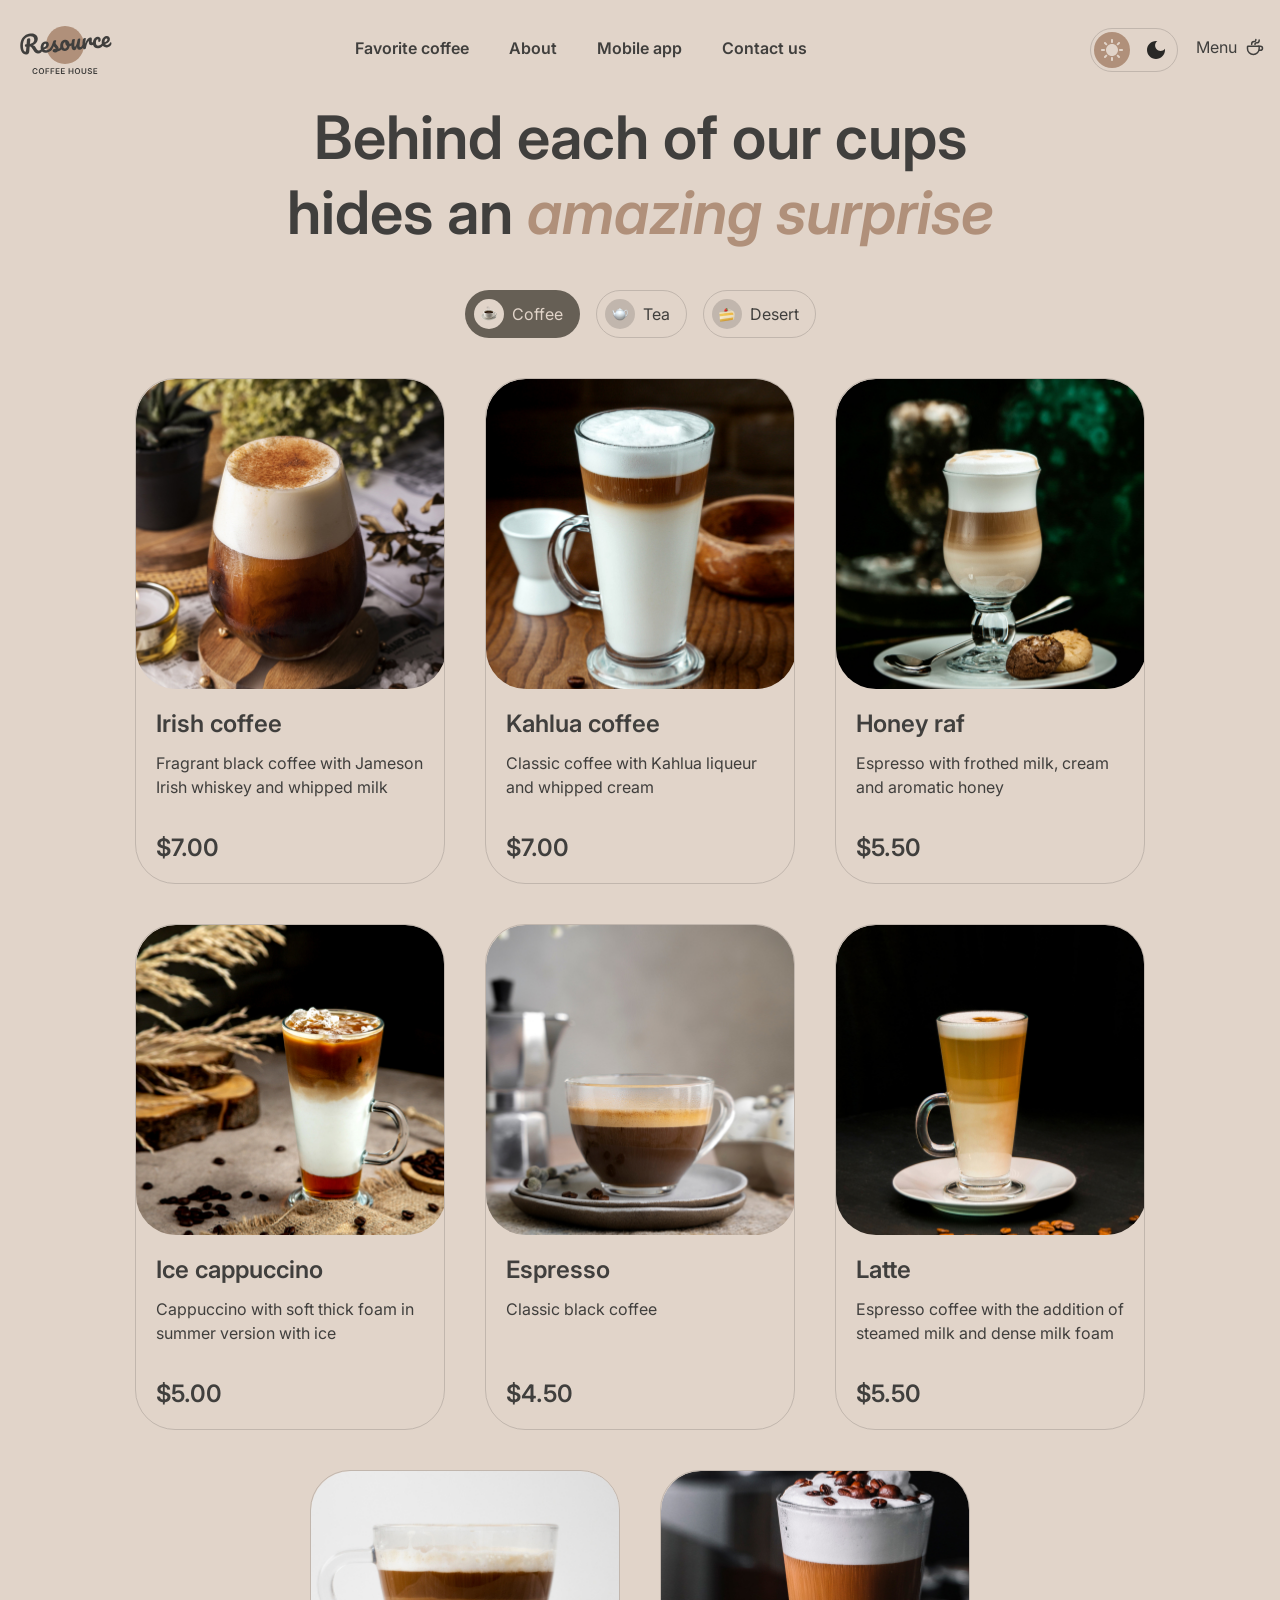
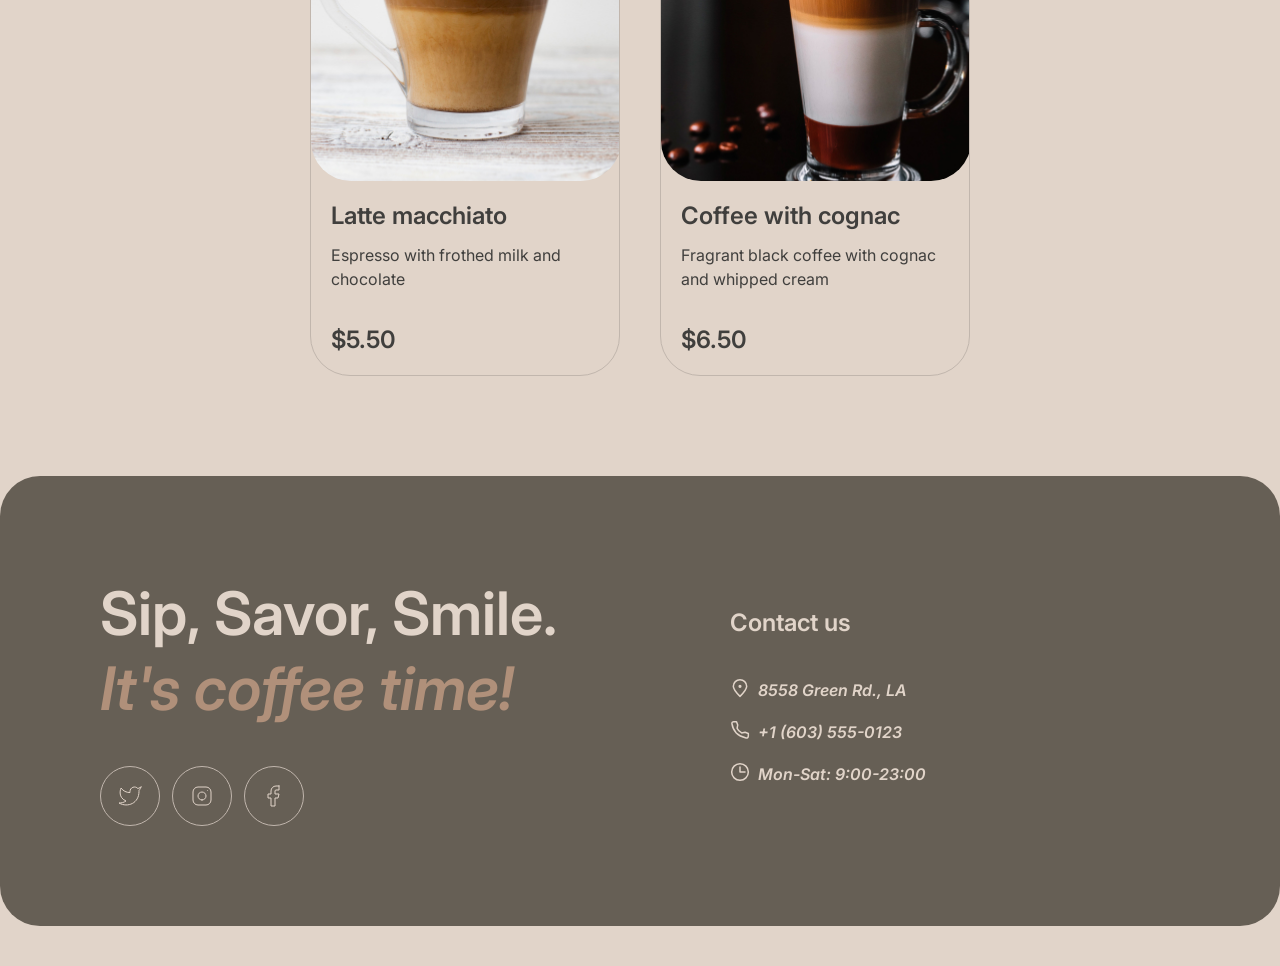
==== menu.html @ 31509113 "fix: bag with menu-reload" ====
<!doctype html>
<html lang="en">
  <head>
    <meta charset="UTF-8" />
    <meta name="viewport" content="width=device-width, initial-scale=1.0" />
    <title>Coffee Menu</title>
    <link
      href="https://fonts.googleapis.com/css?family=Inter:regular,600,800,italic,600italic,800italic"
      rel="stylesheet"
    />
    <link rel="stylesheet" href="css/style.css" />
    <link rel="icon" href="assets/favicon/coffee.png">
  </head>
  <body>
    <div class="wrapper">
      <header class="header">
        <div class="header__container">
          <a href="index.html" class="header__logo-light">
            <img id="logo" src="assets/img/logo-light.svg" alt="logo" />
          </a>
          <div class="header__body">
            <nav class="header__nav nav">
              <ul class="nav__list">
                <li class="nav__item">
                  <a href="index.html#favorite-coffee" class="nav__link"
                    >Favorite coffee</a
                  >
                </li>
                <li class="nav__item">
                  <a href="index.html#about" class="nav__link">About</a>
                </li>
                <li class="nav__item">
                  <a href="index.html#mobile-app" class="nav__link">Mobile app</a>
                </li>
                <li class="nav__item">
                  <a href="index.html#contact-us" class="nav__link">Contact us</a>
                </li>
              </ul>
            </nav>
          </div>
          <div class="header__actions">
            <button class="header__theme-switch theme-switch" type="button">
              <span
                class="theme-switch__icon theme-switch__icon--sun theme-switch__icon--active"
              >
                <svg
                  xmlns="http://www.w3.org/2000/svg"
                  width="22"
                  height="22"
                  viewBox="0 0 22 22"
                  fill="none"
                >
                  <path
                    d="M10 3V1C10 0.45 10.45 0 11 0C11.55 0 12 0.45 12 1V3C12 3.55 11.55 4 11 4C10.45 4 10 3.55 10 3ZM17.36 6.05L18.77 4.63C19.16 4.24 19.16 3.61 18.77 3.22C18.38 2.83 17.75 2.83 17.36 3.22L15.95 4.64C15.56 5.03 15.56 5.66 15.95 6.05C16.34 6.44 16.97 6.44 17.36 6.05ZM21 10H19C18.45 10 18 10.45 18 11C18 11.55 18.45 12 19 12H21C21.55 12 22 11.55 22 11C22 10.45 21.55 10 21 10ZM11 18C10.45 18 10 18.45 10 19V21C10 21.55 10.45 22 11 22C11.55 22 12 21.55 12 21V19C12 18.45 11.55 18 11 18ZM4.64 6.05L3.22 4.64C2.83 4.25 2.83 3.61 3.22 3.23C3.61 2.85 4.25 2.84 4.63 3.23L6.04 4.64C6.43 5.03 6.43 5.67 6.04 6.05C5.65 6.43 5.02 6.44 4.64 6.05ZM15.95 15.95C15.56 16.34 15.56 16.98 15.95 17.36L17.36 18.77C17.75 19.16 18.39 19.16 18.77 18.77C19.16 18.38 19.16 17.74 18.77 17.36L17.36 15.95C16.98 15.56 16.34 15.56 15.95 15.95ZM1 12H3C3.55 12 4 11.55 4 11C4 10.45 3.55 10 3 10H1C0.45 10 0 10.45 0 11C0 11.55 0.45 12 1 12ZM4.64 18.78L6.05 17.37C6.44 16.98 6.44 16.34 6.05 15.96C5.66 15.58 5.02 15.57 4.64 15.96L3.23 17.37C2.84 17.76 2.84 18.4 3.23 18.78C3.61 19.17 4.25 19.17 4.64 18.78ZM11 5C7.69 5 5 7.69 5 11C5 14.31 7.69 17 11 17C14.31 17 17 14.31 17 11C17 7.69 14.31 5 11 5Z"
                    fill="#E1D4C9"
                  />
                </svg>
              </span>

              <span class="theme-switch__icon theme-switch__icon--moon">
                <svg
                  xmlns="http://www.w3.org/2000/svg"
                  width="18"
                  height="18"
                  viewBox="0 0 18 18"
                  fill="none"
                >
                  <path
                    d="M9 0C4.03 0 0 4.03 0 9C0 13.97 4.03 18 9 18C13.97 18 18 13.97 18 9C18 8.54 17.96 8.08 17.9 7.64C16.92 9.01 15.32 9.9 13.5 9.9C10.52 9.9 8.1 7.48 8.1 4.5C8.1 2.69 8.99 1.08 10.36 0.0999999C9.92 0.0399999 9.46 0 9 0Z"
                    fill="currentColor"
                  />
                </svg>
              </span>
            </button>
            <a href="menu.html"
              class="header__coffee-menu"
            > <span>Menu</span>
              <svg
                xmlns="http://www.w3.org/2000/svg"
                width="20"
                height="20"
                viewBox="0 0 20 20"
                fill="none"
              >
                <path
                  d="M14.167 9.76667V11.6667C14.167 14.8883 11.5553 17.5 8.33366 17.5C5.112 17.5 2.50033 14.8883 2.50033 11.6667V9.76667C2.50033 9.4353 2.76896 9.16667 3.10033 9.16667H13.567C13.8984 9.16667 14.167 9.4353 14.167 9.76667Z"
                  stroke="currentColor"
                  stroke-width="1.5"
                  stroke-linecap="round"
                  stroke-linejoin="round"
                />
                <path
                  d="M10.0003 7.50008C10.0003 6.66675 10.5956 5.83341 11.786 5.83341C13.101 5.83341 14.167 4.76743 14.167 3.45246V2.91675"
                  stroke="currentColor"
                  stroke-width="1.5"
                  stroke-linecap="round"
                  stroke-linejoin="round"
                />
                <path
                  d="M6.66634 7.5V7.08333C6.66634 5.70262 7.78563 4.58333 9.16634 4.58333C10.0868 4.58333 10.833 3.83714 10.833 2.91667V2.5"
                  stroke="currentColor"
                  stroke-width="1.5"
                  stroke-linecap="round"
                  stroke-linejoin="round"
                />
                <path
                  d="M13.333 9.16675H15.4163C16.5669 9.16675 17.4997 10.0995 17.4997 11.2501C17.4997 12.4007 16.5669 13.3334 15.4163 13.3334H14.1663"
                  stroke="currentColor"
                  stroke-width="1.5"
                  stroke-linecap="round"
                  stroke-linejoin="round"
                />
              </svg>
            </a>
            <button
              class="burger"
              type="button"
            >
              <span></span>
              <span></span>
            </button>
          </div>
        </div>
      </header>
      <main class="page">
        <section class="menu">
          <div class="menu__container">
            <h1 class="menu__title">
              Behind each of our cups hides an <span>amazing surprise</span>
            </h1>
            <div class="menu__filters">
              <button class="menu__filter menu__filter--active" type="button">
                <span class="menu__filter-icon">
                  <img src="assets/menu-filter/coffee-cup.png" alt="cup-coffee"
                /></span>
                <span>Coffee</span>
              </button>

              <button class="menu__filter" type="button">
                <span class="menu__filter-icon"
                  ><img src="assets/menu-filter/tea.png" alt="cup-tea"
                /></span>
                <span>Tea</span>
              </button>
              <button class="menu__filter" type="button">
                <span class="menu__filter-icon"
                  ><img src="assets/menu-filter/desert.png" alt="desert"
                /></span>
                <span>Desert</span>
              </button>
            </div>

            <div class="menu__cards">
              <article class="menu-card">
                <div class="menu-card__image">
                  <img
                    src="assets/menu-items/coffee-1.jpg"
                    alt="Irish coffee"
                  />
                </div>

                <div class="menu-card__content">
                  <h2 class="menu-card__title">Irish coffee</h2>
                  <p class="menu-card__description">
                    Fragrant black coffee with Jameson Irish whiskey and whipped
                    milk
                  </p>
                  <p class="menu-card__price">$7.00</p>
                </div>
              </article>

              <article class="menu-card">
                <div class="menu-card__image">
                  <img
                    src="assets/menu-items/coffee-2.jpg"
                    alt="Kahlua coffee"
                  />
                </div>

                <div class="menu-card__content">
                  <h2 class="menu-card__title">Kahlua coffee</h2>
                  <p class="menu-card__description">
                    Classic coffee with Kahlua liqueur and whipped cream
                  </p>
                  <p class="menu-card__price">$7.00</p>
                </div>
              </article>
              <article class="menu-card">
                <div class="menu-card__image">
                  <img
                    src="assets/menu-items/coffee-3.jpg"
                    alt="Kahlua coffee"
                  />
                </div>

                <div class="menu-card__content">
                  <h2 class="menu-card__title">Honey raf</h2>
                  <p class="menu-card__description">
                    Espresso with frothed milk, cream and aromatic honey
                  </p>
                  <p class="menu-card__price">$5.50</p>
                </div>
              </article>
              <article class="menu-card">
                <div class="menu-card__image">
                  <img
                    src="assets/menu-items/coffee-4.jpg"
                    alt="Kahlua coffee"
                  />
                </div>

                <div class="menu-card__content">
                  <h2 class="menu-card__title">Ice cappuccino</h2>
                  <p class="menu-card__description">
                    Cappuccino with soft thick foam in summer version with ice
                  </p>
                  <p class="menu-card__price">$5.00</p>
                </div>
              </article>
              <article class="menu-card">
                <div class="menu-card__image">
                  <img
                    src="assets/menu-items/coffee-5.jpg"
                    alt="Kahlua coffee"
                  />
                </div>

                <div class="menu-card__content">
                  <h2 class="menu-card__title">Espresso</h2>
                  <p class="menu-card__description">Classic black coffee</p>
                  <p class="menu-card__price">$4.50</p>
                </div>
              </article>
              <article class="menu-card">
                <div class="menu-card__image">
                  <img
                    src="assets/menu-items/coffee-6.jpg"
                    alt="Kahlua coffee"
                  />
                </div>

                <div class="menu-card__content">
                  <h2 class="menu-card__title">Latte</h2>
                  <p class="menu-card__description">
                    Espresso coffee with the addition of steamed milk and dense
                    milk foam
                  </p>
                  <p class="menu-card__price">$5.50</p>
                </div>
              </article>
              <article class="menu-card">
                <div class="menu-card__image">
                  <img
                    src="assets/menu-items/coffee-7.jpg"
                    alt="Kahlua coffee"
                  />
                </div>

                <div class="menu-card__content">
                  <h2 class="menu-card__title">Latte macchiato</h2>
                  <p class="menu-card__description">
                    Espresso with frothed milk and chocolate
                  </p>
                  <p class="menu-card__price">$5.50</p>
                </div>
              </article>
              <article class="menu-card">
                <div class="menu-card__image">
                  <img
                    src="assets/menu-items/coffee-8.jpg"
                    alt="Kahlua coffee"
                  />
                </div>

                <div class="menu-card__content">
                  <h2 class="menu-card__title">Coffee with cognac</h2>
                  <p class="menu-card__description">
                    Fragrant black coffee with cognac and whipped cream
                  </p>
                  <p class="menu-card__price">$6.50</p>
                </div>
              </article>
            </div>
            <button class="menu__reload">
              <svg
                xmlns="http://www.w3.org/2000/svg"
                width="24"
                height="24"
                viewBox="0 0 24 24"
                fill="none"
              >
                <path
                  d="M21.8883 13.5C21.1645 18.3113 17.013 22 12 22C6.47715 22 2 17.5228 2 12C2 6.47715 6.47715 2 12 2C16.1006 2 19.6248 4.46819 21.1679 8"
                  stroke="#403F3D"
                  stroke-linecap="round"
                  stroke-linejoin="round"
                />
                <path
                  d="M17 8H21.4C21.7314 8 22 7.73137 22 7.4V3"
                  stroke="#403F3D"
                  stroke-linecap="round"
                  stroke-linejoin="round"
                />
              </svg>
            </button>
          </div>
        </section>
      </main>
      <footer class="footer">
        <div class="footer__container">
          <div class="footer__content">
            <div class="footer__socials">
              <h2 class="footer__title">
                Sip, Savor, Smile. <br />
                <span>It's coffee time!</span>
              </h2>

              <div class="footer__media">
                <a href="#" class="footer__social">
                  <svg
                    xmlns="http://www.w3.org/2000/svg"
                    width="24"
                    height="24"
                    viewBox="0 0 24 24"
                    fill="none"
                  >
                    <path
                      d="M23 3.01006C23 3.01006 20.9821 4.20217 19.86 4.54006C19.2577 3.84757 18.4573 3.35675 17.567 3.13398C16.6767 2.91122 15.7395 2.96725 14.8821 3.29451C14.0247 3.62177 13.2884 4.20446 12.773 4.96377C12.2575 5.72309 11.9877 6.62239 12 7.54006V8.54006C10.2426 8.58562 8.50127 8.19587 6.93101 7.4055C5.36074 6.61513 4.01032 5.44869 3 4.01006C3 4.01006 -1 13.0101 8 17.0101C5.94053 18.408 3.48716 19.109 1 19.0101C10 24.0101 21 19.0101 21 7.51006C20.9991 7.23151 20.9723 6.95365 20.92 6.68006C21.9406 5.67355 23 3.01006 23 3.01006Z"
                      stroke="currentColor"
                      stroke-linecap="round"
                      stroke-linejoin="round"
                    />
                  </svg>
                </a>

                <a href="#" class="footer__social">
                  <svg
                    xmlns="http://www.w3.org/2000/svg"
                    width="24"
                    height="24"
                    viewBox="0 0 24 24"
                    fill="none"
                  >
                    <path
                      d="M12 16C14.2091 16 16 14.2091 16 12C16 9.79086 14.2091 8 12 8C9.79086 8 8 9.79086 8 12C8 14.2091 9.79086 16 12 16Z"
                      stroke="currentColor"
                      stroke-linecap="round"
                      stroke-linejoin="round"
                    />
                    <path
                      d="M3 16V8C3 5.23858 5.23858 3 8 3H16C18.7614 3 21 5.23858 21 8V16C21 18.7614 18.7614 21 16 21H8C5.23858 21 3 18.7614 3 16Z"
                      stroke="currentColor"
                    />
                    <path
                      d="M17.5 6.51L17.51 6.49889"
                      stroke="currentColor"
                      stroke-linecap="round"
                      stroke-linejoin="round"
                    />
                  </svg>
                </a>

                <a href="#" class="footer__social">
                  <svg
                    xmlns="http://www.w3.org/2000/svg"
                    width="24"
                    height="24"
                    viewBox="0 0 24 24"
                    fill="none"
                  >
                    <path
                      d="M17 2H14C12.6739 2 11.4021 2.52678 10.4645 3.46447C9.52678 4.40215 9 5.67392 9 7V10H6V14H9V22H13V14H16L17 10H13V7C13 6.73478 13.1054 6.48043 13.2929 6.29289C13.4804 6.10536 13.7348 6 14 6H17V2Z"
                      stroke="currentColor"
                      stroke-linecap="round"
                      stroke-linejoin="round"
                    />
                  </svg>
                </a>
              </div>
            </div>

            <div class="footer__contact">
              <h3 class="footer__contact-title">Contact us</h3>

              <address class="footer__contacts-list">
                <a
                  href="https://www.google.com/maps/search/?api=1&query=8558+Green+Rd,+LA"
                  class="footer__contacts-item"
                  target="_blank"
                  rel="noopener noreferrer"
                >
                  <svg
                    xmlns="http://www.w3.org/2000/svg"
                    width="20"
                    height="20"
                    viewBox="0 0 20 20"
                    fill="none"
                  >
                    <path
                      d="M16.6663 8.33329C16.6663 12.0152 9.99967 18.3333 9.99967 18.3333C9.99967 18.3333 3.33301 12.0152 3.33301 8.33329C3.33301 4.65139 6.31778 1.66663 9.99967 1.66663C13.6816 1.66663 16.6663 4.65139 16.6663 8.33329Z"
                      stroke="currentColor"
                      stroke-width="1.5"
                    />
                    <path
                      d="M10.0003 9.16667C10.4606 9.16667 10.8337 8.79357 10.8337 8.33333C10.8337 7.8731 10.4606 7.5 10.0003 7.5C9.54009 7.5 9.16699 7.8731 9.16699 8.33333C9.16699 8.79357 9.54009 9.16667 10.0003 9.16667Z"
                      fill="currentColor"
                      stroke="currentColor"
                      stroke-width="1.5"
                      stroke-linecap="round"
                      stroke-linejoin="round"
                    />
                  </svg>

                  <span>8558 Green Rd., LA</span>
                </a>

                <a href="tel:+16035550123" class="footer__contacts-item">
                  <svg
                    xmlns="http://www.w3.org/2000/svg"
                    width="20"
                    height="20"
                    viewBox="0 0 20 20"
                    fill="none"
                  >
                    <path
                      d="M15.0984 12.2516L11.6665 12.9166C9.34845 11.7531 7.91654 10.4166 7.08321 8.33329L7.72483 4.89154L6.51197 1.66663L3.72946 1.66663C2.60191 1.66663 1.71466 2.59958 1.90108 3.71161C2.29888 6.08454 3.37231 10.0391 6.24987 12.9166C9.27338 15.9401 13.5661 17.3318 16.1378 17.9288C17.299 18.1983 18.3332 17.2908 18.3332 16.0988L18.3332 13.4843L15.0984 12.2516Z"
                      stroke="currentColor"
                      stroke-width="1.5"
                      stroke-linecap="round"
                      stroke-linejoin="round"
                    />
                  </svg>

                  <span>+1 (603) 555-0123</span>
                </a>

                <p class="footer__contacts-item">
                  <svg
                    xmlns="http://www.w3.org/2000/svg"
                    width="20"
                    height="20"
                    viewBox="0 0 20 20"
                    fill="none"
                  >
                    <path
                      d="M10 5L10 10L15 10"
                      stroke="currentColor"
                      stroke-width="1.5"
                      stroke-linecap="round"
                      stroke-linejoin="round"
                    />
                    <path
                      d="M10.0003 18.3333C14.6027 18.3333 18.3337 14.6023 18.3337 9.99996C18.3337 5.39759 14.6027 1.66663 10.0003 1.66663C5.39795 1.66663 1.66699 5.39759 1.66699 9.99996C1.66699 14.6023 5.39795 18.3333 10.0003 18.3333Z"
                      stroke="currentColor"
                      stroke-width="1.5"
                      stroke-linecap="round"
                      stroke-linejoin="round"
                    />
                  </svg>

                  <span>Mon-Sat: 9:00-23:00</span>
                </p>
              </address>
            </div>
          </div>
        </div>
      </footer>
    </div>
    <script src="js/script.js"></script>
  </body>
</html>
---- css/style.css ----
/* -------Reset styles--------------------------------- */
* {
  box-sizing: border-box;
}

html {
  scroll-behavior: smooth;
}

body {
  margin: 0;
}
h1,
h2,
h3,
h4,
p {
  margin: 0;
}

ul,
ol {
  margin: 0;
  padding: 0;
  list-style: none;
}

a {
  color: inherit;
  text-decoration: none;
}
img {
  vertical-align: top;
}
button,
input,
textarea {
  font: inherit;
}
/* --------CONTAINER------------------------------------------- */
body {
  margin: 0;
  font-family: Inter, sans-serif;
  font-size: 1rem;
  background-color: var(--color-background);
  color: var(--color-text);
}
:root {
  --color-background: #e1d4c9;
  --color-text: #403f3d;
  --border-color: #665f55;
  --dark-bg-container: #665f55;
  --dark-border-primary: #c1b6ad;
  --dark-border-inverse: #665f55;
}

.dark-theme {
  --color-background: #292826;
  --color-text: #e1d4c9;
  --border-color: #c1b6ad;
  --dark-bg-container: #403f3d;
  --dark-border-inverse: #c1b6ad;
  --dark-border-primary: #665f55;
}

.wrapper {
  min-height: 100dvh;
  overflow: clip;
  display: flex;
  flex-direction: column;
  padding-top: 20px;
  padding-bottom: 40px;
}
.page {
  flex: 1 1 auto;
}

[class*="__container"] {
  max-width: 86.875rem;
  padding-left: 0.9375rem;
  padding-right: 0.9375rem;
  margin: 0 auto;
}

/*--------HEADER----------------------------------- */

.header__container {
  display: flex;
  justify-content: space-between;
  align-items: center;
}
.header__logo-light {
}
.header__logo-dark {
}
.header__body {
  display: flex;
  margin-right: 43px;
}
.header__nav {
}
.nav__list {
  display: flex;
  align-items: center;
  gap: 40px;
}
.nav__item {
  margin-bottom: 4px;
}
.nav__link {
  font-size: 16px;
  font-style: normal;
  font-weight: 600;
  line-height: 150%;
}
.header__actions {
  display: flex;
  gap: 1.125rem;
}
.header__theme-switch {
  background-color: transparent;
  border: none;
}
.theme-switch {
  display: flex;
  justify-content: space-between;
  align-items: center;
  width: 88px;
  height: 44px;
  padding: 3px;
  border: 1px solid #c1b6ad;
  border-radius: 100px;
}
.theme-switch__icon {
  display: flex;
  justify-content: center;
  align-items: center;
  width: 36px;
  height: 36px;
  padding: 1px;
  cursor: pointer;
}
.theme-switch__icon.active {
  border-radius: 100%;
}
.theme-switch__icon--sun.theme-switch__icon--active {
  background-color: #b0907a;
}
.theme-switch__icon--sun {
  transition: background-color 0.5s ease;
  border-radius: 100%;
}
.theme-switch__icon--sun:hover {
  border-radius: 100%;
  background-color: #b0907a;
}
.theme-switch__icon--moon.theme-switch__icon--active {
  background-color: #665f55;
  color: #e1d4c9;
}
.theme-switch__icon--moon {
  transition: background-color 0.5s ease;
  border-radius: 100%;
  color: #292826;
}
.theme-switch__icon--moon:hover {
  border-radius: 100%;
  background-color: #665f55;
  color: #e1d4c9;
}
.header__coffee-menu {
  color: inherit;
  display: flex;
  align-items: center;
  gap: 8px;
  background-color: transparent;
  border: none;
  border-bottom: 2px solid transparent;
  cursor: pointer;
  transition: border-color 0.5s ease;
  margin-bottom: 4px;
}
.header__coffee-menu img {
  width: 20px;
  height: 20px;
}

.header__coffee-menu:hover {
  border-bottom: 2px solid var(--color-text);
}
.burger {
  display: none;
  flex-direction: column;
  justify-content: center;
  align-items: center;
  gap: 8px;
  flex-shrink: 0;
  width: 44px;
  height: 44px;
  padding: 0;
  border: 1px solid currentColor;
  border-radius: 50%;
  background: transparent;
  color: inherit;
  cursor: pointer;
}

.burger span {
  display: block;
  width: 16px;
  height: 2px;
  background-color: currentColor;
}

.header__actions {
  align-items: center;
}

@media (max-width: 768px) {
  .header__container {
    padding: 0px 40px;
  }
  .header__nav {
    display: none;
  }
  .header__coffee-menu {
    display: none;
  }
  .burger {
    display: flex;
  }
}
@media (max-width: 380px) {
  .header__container {
    padding: 0px 16px;
  }
}
/* ------HERO-SECTION------------------------------------- */
.hero {
  margin-top: 20px;
}
.hero__container {
  max-width: 1360px;
  display: flex;
  padding: 100px;
  flex-direction: column;
  justify-content: center;
  align-items: flex-start;
  align-self: stretch;
  background-image: url("../assets/img/img-hero.jpg");
  background-size: cover;
  background-position: center;
  border-radius: 40px;
}
.hero__content {
  display: flex;
  flex-direction: column;
  gap: 40px;
  max-width: 530px;
}
.hero__title {
  font-family: Inter;
  font-size: 4.5rem;
  font-style: normal;
  font-weight: 600;
  line-height: 105%;
  color: #e1d4c9;
}
.hero__title span {
  font-style: italic;
  color: #b0907a;
}
.hero__description {
  color: #e1d4c9;
  font-family: Inter;
  font-size: 1rem;
  font-style: normal;
  font-weight: 400;
  line-height: 150%;
}
.hero__button {
  position: relative;
  display: flex;
  width: 200px;
  padding: 20px;
  justify-content: center;
  align-items: center;
  border-radius: 100px;
  background: var(--color-background);
  color: var(--color-text);
  text-align: center;
  font-size: 16px;
  font-weight: 600;
  line-height: 150%;
}

.hero__button-icon {
  position: absolute;
  right: 53px;
  width: 20px;
  height: 20px;
  opacity: 0;
  transition: opacity 0.3s ease;
}

.hero__button:hover .hero__button-icon {
  opacity: 1;
}
@media (max-width: 768px) {
  .hero__container {
    margin: 0px 40px;
    padding: 100px 60px;
  }
}
@media (max-width: 380px) {
  .hero__container {
    margin: 0px 16px;
    padding: 60px 16px;
  }
  .hero__content {
    max-width: 316px;
  }
  .hero__title {
    font-size: 42px;
    line-height: 115%;
  }
}
/* ----FAVORITE-COFFEE-SECTION----------------------------------------- */
.favorite-coffee {
  margin-top: 100px;
}
.favorite-coffee__container {
  display: flex;
  flex-direction: column;
  align-items: center;
  text-align: center;
}
.favorite-coffee__title {
  color: var(--color-text);
  text-align: center;
  font-size: 60px;
  font-style: normal;
  font-weight: 600;
  line-height: 125%;
}
.favorite-coffee__title span {
  color: #b0907a;
  font-style: italic;
}
.favorite-coffee__content {
  width: 100%;
  display: flex;
  flex-direction: column;
  align-items: center;
}
.favorite-coffee__slider {
  display: flex;
  align-items: center;
  justify-content: space-between;
  width: 100%;
}
.favorite-coffee__btn {
  width: 60px;
  height: 60px;
  border-radius: 100%;
  border: 1px solid var(--border-color);
  background-color: transparent;
  cursor: pointer;
  display: flex;
  justify-content: center;
  align-items: center;
  flex-shrink: 0;
  transition: all 0.5s ease;
  color: var(--color-text);
}

.favorite-coffee__btn:hover {
  background-color: var(--dark-bg-container);
  color: #e1d4c9;
  border-color: transparent;
}
.favorite-coffee__btn--prev {
  margin-top: 40px;
  margin-left: 2px;
}
.favorite-coffee__card {
  margin-top: 40px;
  max-width: 480px;
  display: flex;
  flex-direction: column;
  align-items: center;
}
.favorite-coffee__image {
  max-width: 480px;
  width: 100%;
}
.favorite-coffee__name {
  color: var(--color-text);
  text-align: center;
  font-size: 24px;
  font-style: normal;
  font-weight: 600;
  line-height: 125%;
  margin-top: 20px;
}
.favorite-coffee__desc {
  color: var(--color-text);
  text-align: center;
  font-size: 16px;
  font-style: normal;
  font-weight: 400;
  line-height: 150%;
  margin-top: 16px;
}
.favorite-coffee__price {
  color: var(--color-text);
  font-size: 24px;
  font-style: normal;
  font-weight: 600;
  line-height: 125%;
  margin-top: 16px;
}
.favorite-coffee__btn--next {
  margin-right: 6px;
  margin-top: 40px;
}
.favorite-coffee__pagination {
  display: flex;
  justify-content: center;
  gap: 12px;
  margin-top: 40px;
}
.favorite-coffee__dot {
  width: 40px;
  height: 4px;
  border-radius: 100px;
  background: var(--dark-border-primary);
  border: none;
  cursor: pointer;
}
.favorite-coffee__dot--active {
  background: var(--dark-border-inverse);
}

@media (max-width: 768px) {
  .favorite-coffee__container {
    margin: 0px 40px;
  }
}
@media (max-width: 380px) {
  .favorite-coffee__container {
    margin: 0px 16px;
    padding: 0;
  }
  .favorite-coffee__title {
    font-size: 32px;
    line-height: 125%;
  }
  .favorite-coffee__btn {
    display: none;
  }
}

/* -------ABOUT-SECTION----------------------------------------------------- */
.about {
  margin-top: 100px;
}
.about__container {
  padding: 0px 0px 0px 15px;
}
.about__title {
  color: var(--color-text);
  font-size: 60px;
  font-weight: 600;
  line-height: 125%;
}
.about__title span {
  color: #b0907a;
  font-size: 60px;
  font-style: italic;
  font-weight: 600;
  line-height: 125%;
}
.about__gallery {
  display: grid;
  grid-template-columns: repeat(2, 1fr);
  gap: 40px;
  margin-top: 40px;
}

.about__column {
  display: flex;
  flex-direction: column;
  gap: 40px;
}

.about__image-wrapper {
  overflow: hidden;
  border-radius: 20px;
  cursor: pointer;
}

.about__image {
  width: 100%;
  height: 100%;
  object-fit: cover;
}

.about__image {
  transition: transform 0.5s ease;
}

.about__image-wrapper:hover .about__image {
  transform: scale(1);
}
.about__image--big {
  height: 590px;
  transform: scale(1.12);
}

.about__image--small {
  height: 430px;
  transform: scale(1.09);
}
@media (max-width: 768px) {
  .about__container {
    padding: 0;
    margin: 0px 40px;
  }
  .about__gallery {
    grid-template-columns: 1fr;
  }

  .about__image-wrapper--small {
    display: none;
  }
}
@media (max-width: 380px) {
  .about__container {
    padding: 0;
    margin: 0px 16px;
  }
  .about__title {
    font-size: 32px;
  }
  .about__title span {
    font-size: 32px;
  }
}
/* -----MOBILE-APP-SECTION--------------------------------------- */
.mobile-app {
  margin-top: 100px;
}
.mobile-app__container {
}
.mobile-app__content {
  display: flex;
  align-items: center;
  gap: 100px;
}
.mobile-app__download {
  display: flex;
  flex-direction: column;
  gap: 40px;
}
.mobile-app__title {
  color: var(--color-text);
  font-size: 60px;
  font-weight: 600;
  line-height: 125%;
}
.mobile-app__title span {
  color: #b0907a;
  font-size: 60px;
  font-style: italic;
  font-weight: 600;
  line-height: 125%;
}
.mobile-app__desc {
  color: var(--color-text);
  font-size: 16px;
  font-weight: 400;
  line-height: 150%;
}
.mobile-app__buttons {
  display: flex;
  gap: 20px;
}

.mobile-app__button {
  display: flex;
  max-width: 200px;
  width: 100%;
  padding: 12px 20px;
  align-items: center;
  gap: 8px;

  border: 1px solid var(--dark-border-inverse);
  border-radius: 100px;

  color: var(--color-text);
  transition:
    color 0.5s ease,
    background-color 0.5s ease;
}

.mobile-app__button:hover {
  color: #e1d4c9;
  background-color: var(--dark-bg-container);
  border-color: transparent;
}

.mobile-app__button--svg {
  display: flex;
  flex-shrink: 0;
}

.mobile-app__button--text {
  display: flex;
  flex-direction: column;
  align-items: flex-start;
}
.button--text-top {
  text-align: center;
  font-size: 10px;
  font-weight: 600;
  line-height: 140%;
}
.button--text-bottom {
  font-size: 16px;
  font-weight: 600;
  line-height: 150%;
  margin-top: 2px;
}
.button--text-top,
.button--text-bottom {
  color: currentColor;
}

@media (max-width: 768px) {
  .mobile-app__container {
    padding: 0px;
    margin: 0px 40px;
  }
  .mobile-app__content {
    flex-direction: column;
  }
}
@media (max-width: 380px) {
  .mobile-app__container {
    margin: 0px 16px;
  }
  .mobile-app__title {
    font-size: 32px;
  }
  .mobile-app__title span {
    font-size: 32px;
  }
  .mobile-app__buttons {
    flex-direction: column;
  }
  .mobile-app__img img {
    max-width: 630px;
    width: 100%;
  }
}
/* ------FOOTER----------------------------------------- */
.footer {
  margin-top: 100px;
}
.footer__container {
  padding: 0;
  justify-content: center;
  gap: 100px;
  align-self: stretch;
  border-radius: 40px;
  background: var(--dark-bg-container);
}
.footer__content {
  display: flex;
  gap: 100px;
  padding: 100px;
}
.footer__socials {
  max-width: 530px;
  width: 100%;
}
.footer__title {
  color: #e1d4c9;
  font-size: 60px;
  font-weight: 600;
  line-height: 125%;
}
.footer__title span {
  color: #b0907a;
  font-size: 60px;
  font-style: italic;
  font-weight: 600;
  line-height: 125%;
}
.footer__contact-title {
  color: #e1d4c9;
  font-size: 24px;
  font-weight: 600;
  line-height: 125%;
  margin-top: 32px;
}
.footer__contacts-list {
  display: flex;
  flex-direction: column;
  gap: 16px;
  margin-top: 40px;
}
.footer__contacts-item {
  display: flex;
  gap: 8px;
  color: #e1d4c9;
  font-size: 16px;
  font-weight: 600;
  line-height: 150%;
  border-bottom: 2px solid transparent;
  cursor: pointer;
  transition: border-color 0.5s ease;
}
.footer__contacts-item:hover {
  border-bottom-color: #e1d4c9;
}

.footer__media {
  display: flex;
  gap: 12px;
  margin-top: 40px;
}
.footer__social {
  color: #e1d4c9;
  display: flex;
  width: 60px;
  height: 60px;
  justify-content: center;
  align-items: center;
  border-radius: 100px;
  border: 1px solid var(--dark-border-primary);
  transition: all 0.5s ease;
}

.footer__social:hover {
  color: var(--color-text);
  background-color: var(--color-background);
  border-color: transparent;
}
@media (max-width: 768px) {
  .footer__container {
    padding: 100px 60px;
    margin: 0px 40px;
  }
  .footer__content {
    padding: 0px;
    flex-direction: column;
  }
}
@media (max-width: 380px) {
  .footer__container {
    padding: 60px 16px;
    margin: 0px 16px;
  }
  .footer__title {
    font-size: 32px;
  }
  .footer__title span {
    font-size: 32px;
  }
}
/* ------MENU-SITE------------------------------------------- */

.menu {
}
.menu__container {
  display: flex;
  flex-direction: column;
  align-items: center;
  margin-top: 20px;
}
.menu__title {
  color: var(--color-text);
  text-align: center;
  font-size: 60px;
  font-weight: 600;
  line-height: 125%;
  max-width: 800px;
  width: 100%;
}
.menu__title span {
  color: #b0907a;
  font-size: 60px;
  font-style: italic;
  font-weight: 600;
  line-height: 125%;
}
.menu__filters {
  display: flex;
  gap: 16px;
  margin-top: 40px;
}
.menu__filter {
  color: var(--color-text);
  display: flex;
  align-items: center;
  gap: 8px;
  padding: 8px 16px 8px 8px;
  border: 1px solid var(--dark-border-primary);
  border-radius: 100px;
  background: transparent;
  cursor: pointer;
  transition: 0.5s ease;
}
.menu__filter:hover {
  color: #e1d4c9;
  background-color: var(--dark-bg-container);
  border-color: transparent;
}
.menu__filter:hover .menu__filter-icon {
  background-color: var(--color-background);
  border: transparent;
}
.menu__filter-icon {
  width: 30px;
  height: 30px;
  display: flex;
  align-items: center;
  justify-content: center;
  border-radius: 100px;
  background-color: var(--dark-border-primary);
  padding: 3px 7px;
  transition: 0.5s ease;
}

.menu__filter-icon img {
}
.menu__filter--active {
  background-color: var(--dark-bg-container);
  border-color: transparent;
  color: #e1d4c9;
}
.menu__filter--active .menu__filter-icon {
  background-color: var(--color-background);
}

.menu__cards {
  display: flex;
  justify-content: center;
  width: 100%;
  gap: 40px;
  margin-top: 40px;
  flex-wrap: wrap;
}

.menu-card {
  display: flex;
  flex-direction: column;
  width: 310px;
  height: 506px;
  border: 1px solid var(--dark-border-primary);
  border-radius: 40px;
  overflow: hidden;
  box-sizing: border-box;
  cursor: pointer;
}

.menu-card__image {
  width: 310px;
  height: 310px;
  flex-shrink: 0;
  overflow: hidden;
  border-radius: 40px;
}

.menu-card__image img {
  display: block;
  width: 100%;
  height: 100%;
  object-fit: cover;
  transform: scale(1.1);
  transition: transform 0.5s ease;
}
.menu-card:hover .menu-card__image img {
  transform: scale(1);
}

.menu-card__content {
  display: flex;
  flex-direction: column;
  gap: 12px;
  padding: 20px;
  flex: 1;
}

.menu-card__title {
  color: var(--color-text);
  font-size: 24px;
  font-weight: 600;
  line-height: 125%;
}

.menu-card__description {
  color: var(--color-text);
  font-size: 16px;
  font-weight: 400;
  line-height: 150%;
}

.menu-card__price {
  margin-top: auto;
  color: var(--color-text);
  font-size: 24px;
  font-weight: 600;
  line-height: 125%;
}

.menu__reload {
  display: none;
  align-items: center;
  justify-content: center;
  width: 60px;
  height: 60px;
  border: 1px solid currentColor;
  border-radius: 50%;
  background: transparent;
  color: inherit;
  cursor: pointer;
  margin-top: 40px;
}

@media (max-width: 768px) {
  .menu__container {
    padding: 0px;
    margin: 0px 40px;
  }
  .menu__reload {
    display: flex;
  }
}
@media (max-width: 380px) {
  .menu__container {
    padding: 0px;
    margin: 0px 16px;
  }
  .menu__title {
    font-size: 32px;
    margin-top: 20px;
  }
  .menu__title span {
    font-size: 32px;
  }
}
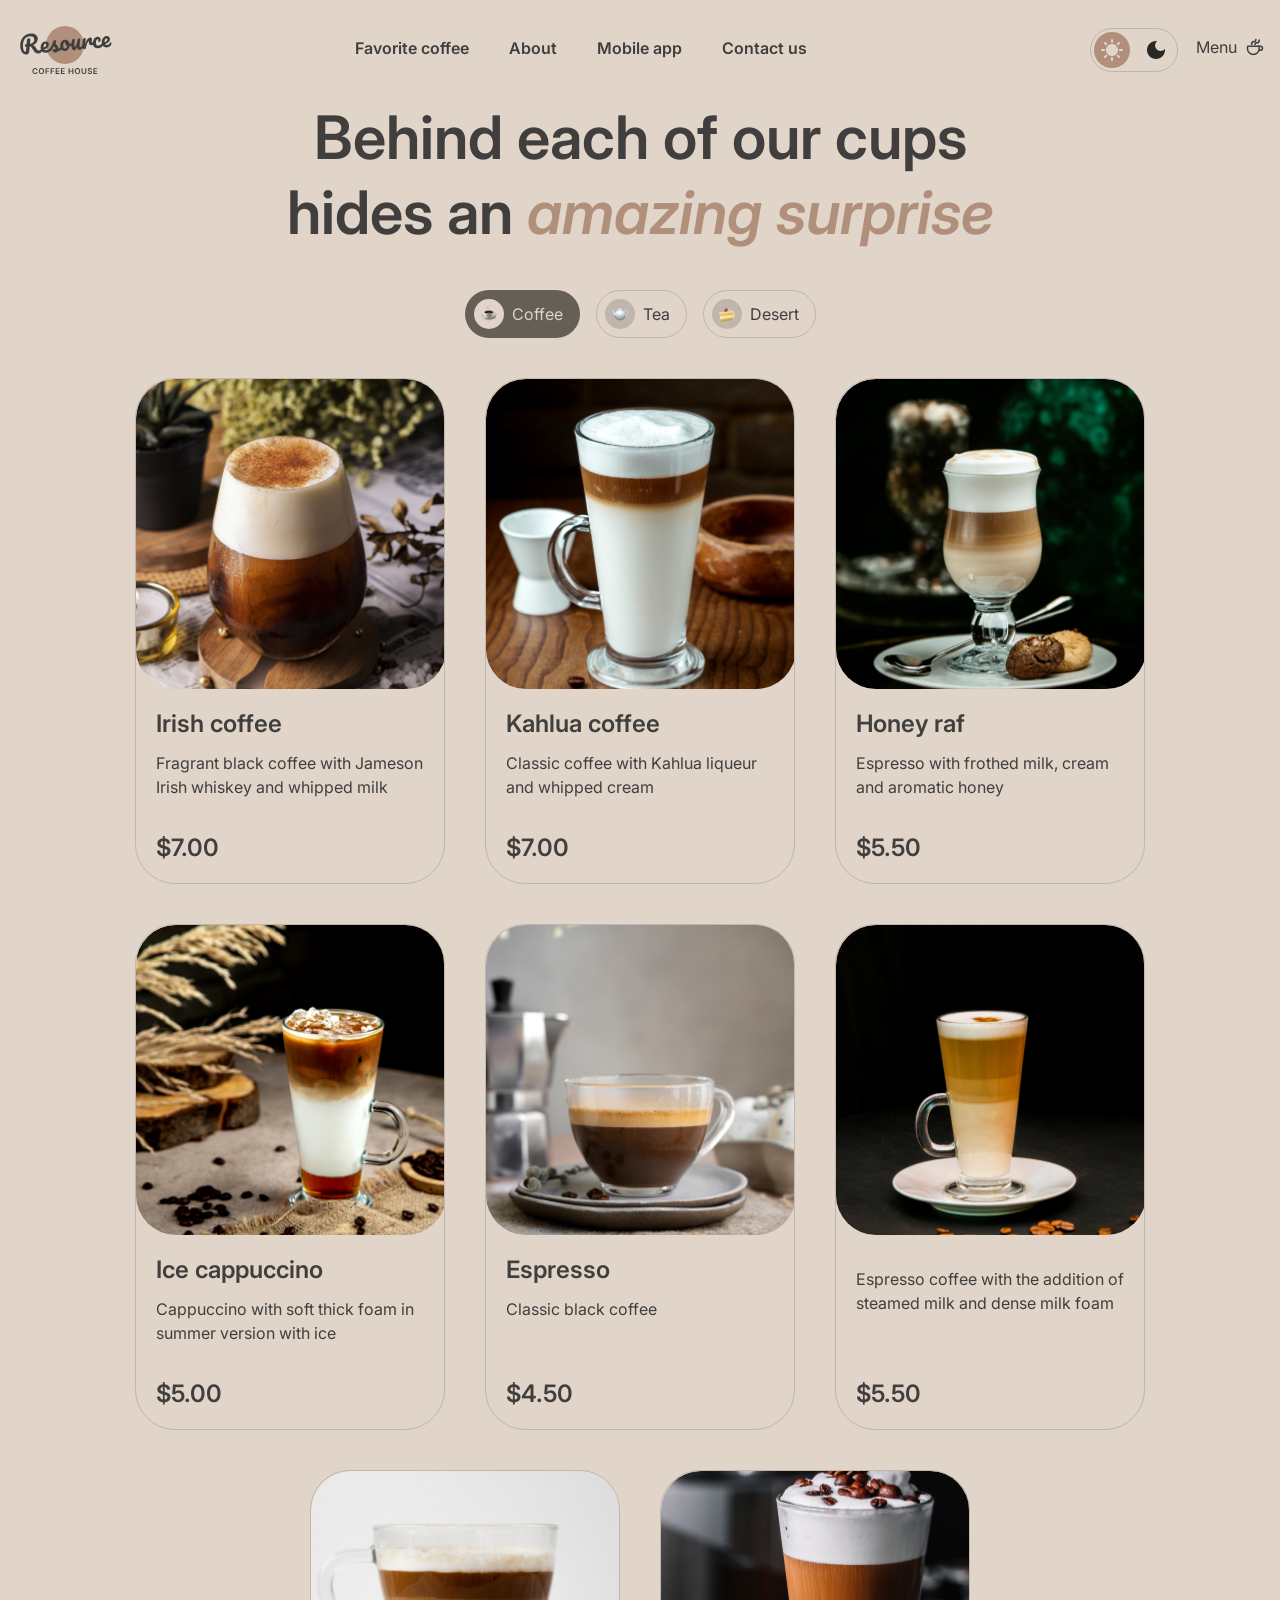
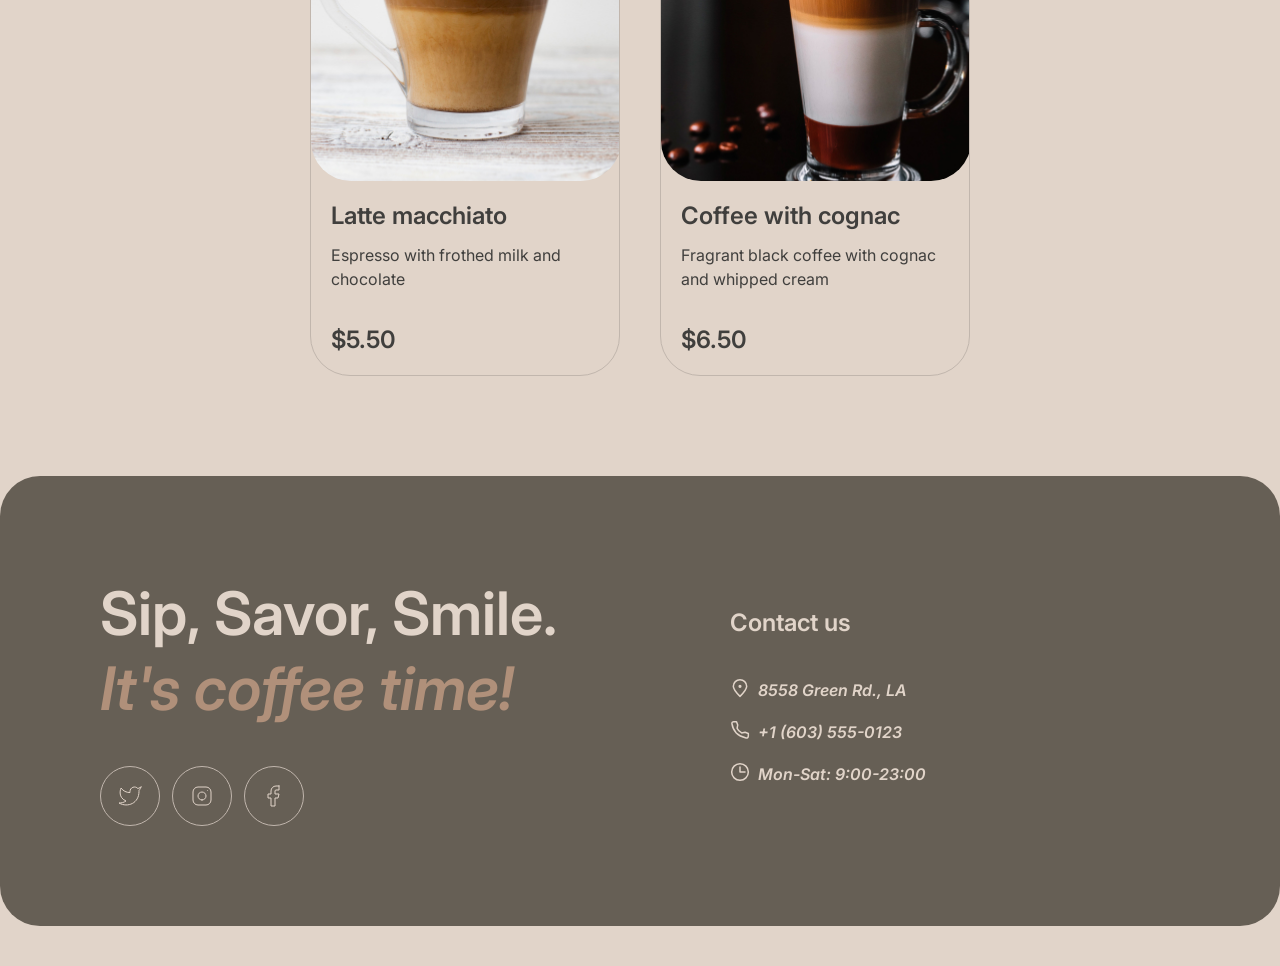
==== commit 717a537f: "fix: add link for social media" ====
--- a/menu.html
+++ b/menu.html
@@ -9,7 +9,7 @@
       rel="stylesheet"
     />
     <link rel="stylesheet" href="css/style.css" />
-    <link rel="icon" href="assets/favicon/coffee.png">
+    <link rel="icon" href="assets/favicon/coffee.png" />
   </head>
   <body>
     <div class="wrapper">
@@ -30,10 +30,14 @@
                   <a href="index.html#about" class="nav__link">About</a>
                 </li>
                 <li class="nav__item">
-                  <a href="index.html#mobile-app" class="nav__link">Mobile app</a>
+                  <a href="index.html#mobile-app" class="nav__link"
+                    >Mobile app</a
+                  >
                 </li>
                 <li class="nav__item">
-                  <a href="index.html#contact-us" class="nav__link">Contact us</a>
+                  <a href="index.html#contact-us" class="nav__link"
+                    >Contact us</a
+                  >
                 </li>
               </ul>
             </nav>
@@ -72,9 +76,8 @@
                 </svg>
               </span>
             </button>
-            <a href="menu.html"
-              class="header__coffee-menu"
-            > <span>Menu</span>
+            <a href="menu.html" class="header__coffee-menu">
+              <span>Menu</span>
               <svg
                 xmlns="http://www.w3.org/2000/svg"
                 width="20"
@@ -112,10 +115,7 @@
                 />
               </svg>
             </a>
-            <button
-              class="burger"
-              type="button"
-            >
+            <button class="burger" type="button">
               <span></span>
               <span></span>
             </button>
@@ -174,6 +174,7 @@
                   <img
                     src="assets/menu-items/coffee-2.jpg"
                     alt="Kahlua coffee"
+                    aria-hidden="true"
                   />
                 </div>
 
@@ -189,7 +190,8 @@
                 <div class="menu-card__image">
                   <img
                     src="assets/menu-items/coffee-3.jpg"
-                    alt="Kahlua coffee"
+                    alt="Honey raf"
+                    aria-hidden="true"
                   />
                 </div>
 
@@ -205,7 +207,8 @@
                 <div class="menu-card__image">
                   <img
                     src="assets/menu-items/coffee-4.jpg"
-                    alt="Kahlua coffee"
+                    alt="Ice cappuccino"
+                    aria-hidden="true"
                   />
                 </div>
 
@@ -221,7 +224,8 @@
                 <div class="menu-card__image">
                   <img
                     src="assets/menu-items/coffee-5.jpg"
-                    alt="Kahlua coffee"
+                    alt="Espresso"
+                    aria-hidden="true"
                   />
                 </div>
 
@@ -235,12 +239,13 @@
                 <div class="menu-card__image">
                   <img
                     src="assets/menu-items/coffee-6.jpg"
-                    alt="Kahlua coffee"
-                  />
-                </div>
-
-                <div class="menu-card__content">
-                  <h2 class="menu-card__title">Latte</h2>
+                    alt="Latte"
+                    aria-hidden="true"
+                  />
+                </div>
+
+                <div class="menu-card__content">
+                  <h2 class="menu-card__title"></h2>
                   <p class="menu-card__description">
                     Espresso coffee with the addition of steamed milk and dense
                     milk foam
@@ -252,7 +257,8 @@
                 <div class="menu-card__image">
                   <img
                     src="assets/menu-items/coffee-7.jpg"
-                    alt="Kahlua coffee"
+                    alt="Latte macchiato"
+                    aria-hidden="true"
                   />
                 </div>
 
@@ -268,7 +274,8 @@
                 <div class="menu-card__image">
                   <img
                     src="assets/menu-items/coffee-8.jpg"
-                    alt="Kahlua coffee"
+                    alt="Coffee with cognac"
+                    aria-hidden="true"
                   />
                 </div>
 
--- a/css/style.css
+++ b/css/style.css
@@ -558,10 +558,25 @@
   align-items: center;
   gap: 100px;
 }
+
 .mobile-app__download {
   display: flex;
   flex-direction: column;
   gap: 40px;
+  flex: 1;
+  min-width: 0;
+}
+
+.mobile-app__img {
+  flex: 1;
+  min-width: 0;
+}
+
+.mobile-app__img img {
+  display: block;
+  width: 100%;
+  height: auto;
+  max-width: 630px;
 }
 .mobile-app__title {
   color: var(--color-text);
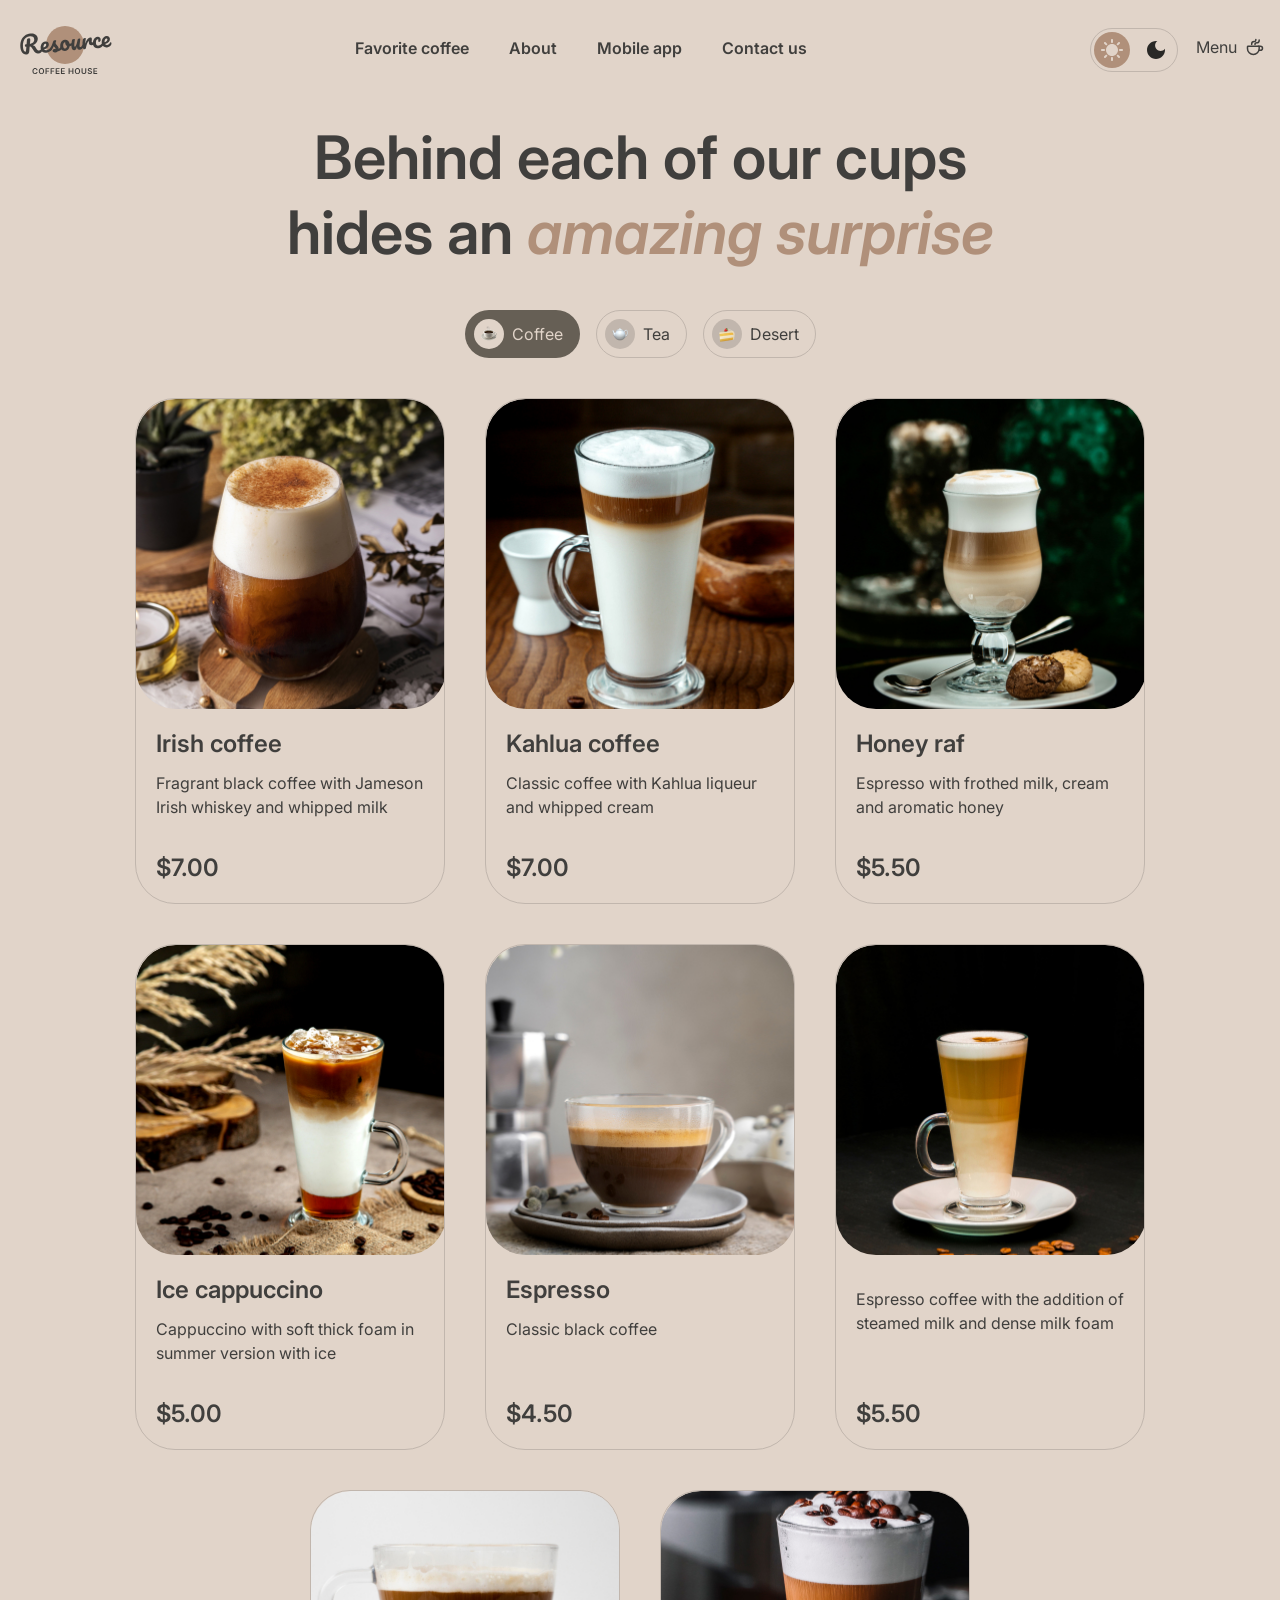
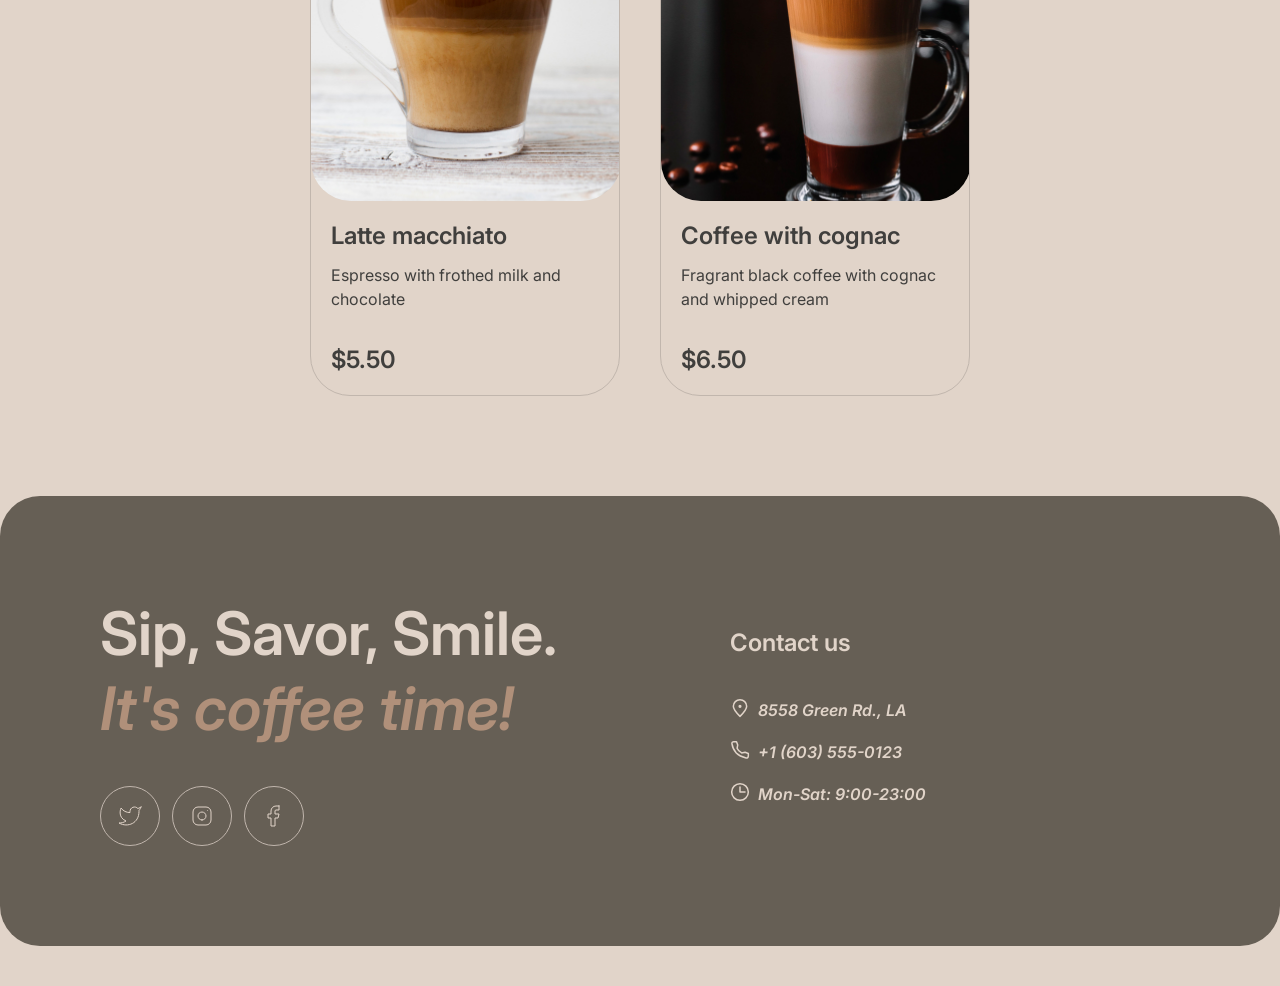
==== commit d09cd886: "add: burger workability" ====
--- a/menu.html
+++ b/menu.html
@@ -22,7 +22,7 @@
             <nav class="header__nav nav">
               <ul class="nav__list">
                 <li class="nav__item">
-                  <a href="index.html#favorite-coffee" class="nav__link"
+                  <a href="#favorite-coffee" class="nav__link"
                     >Favorite coffee</a
                   >
                 </li>
@@ -30,16 +30,54 @@
                   <a href="index.html#about" class="nav__link">About</a>
                 </li>
                 <li class="nav__item">
-                  <a href="index.html#mobile-app" class="nav__link"
-                    >Mobile app</a
-                  >
+                  <a href="index.html#mobile-app" class="nav__link">Mobile app</a>
                 </li>
                 <li class="nav__item">
-                  <a href="index.html#contact-us" class="nav__link"
-                    >Contact us</a
-                  >
+                  <a href="index.html#contact-us" class="nav__link">Contact us</a>
                 </li>
               </ul>
+              <a
+                href="menu.html"
+                class="header__coffee-menu header__coffee-menu--mobile"
+              >
+                <span>Menu</span>
+                <svg
+                  xmlns="http://www.w3.org/2000/svg"
+                  width="20"
+                  height="20"
+                  viewBox="0 0 20 20"
+                  fill="none"
+                >
+                  <path
+                    d="M14.167 9.76667V11.6667C14.167 14.8883 11.5553 17.5 8.33366 17.5C5.112 17.5 2.50033 14.8883 2.50033 11.6667V9.76667C2.50033 9.4353 2.76896 9.16667 3.10033 9.16667H13.567C13.8984 9.16667 14.167 9.4353 14.167 9.76667Z"
+                    stroke="currentColor"
+                    stroke-width="1.5"
+                    stroke-linecap="round"
+                    stroke-linejoin="round"
+                  />
+                  <path
+                    d="M10.0003 7.50008C10.0003 6.66675 10.5956 5.83341 11.786 5.83341C13.101 5.83341 14.167 4.76743 14.167 3.45246V2.91675"
+                    stroke="currentColor"
+                    stroke-width="1.5"
+                    stroke-linecap="round"
+                    stroke-linejoin="round"
+                  />
+                  <path
+                    d="M6.66634 7.5V7.08333C6.66634 5.70262 7.78563 4.58333 9.16634 4.58333C10.0868 4.58333 10.833 3.83714 10.833 2.91667V2.5"
+                    stroke="currentColor"
+                    stroke-width="1.5"
+                    stroke-linecap="round"
+                    stroke-linejoin="round"
+                  />
+                  <path
+                    d="M13.333 9.16675H15.4163C16.5669 9.16675 17.4997 10.0995 17.4997 11.2501C17.4997 12.4007 16.5669 13.3334 15.4163 13.3334H14.1663"
+                    stroke="currentColor"
+                    stroke-width="1.5"
+                    stroke-linecap="round"
+                    stroke-linejoin="round"
+                  />
+                </svg>
+              </a>
             </nav>
           </div>
           <div class="header__actions">
--- a/css/style.css
+++ b/css/style.css
@@ -81,6 +81,9 @@
   padding-right: 0.9375rem;
   margin: 0 auto;
 }
+body.no-scroll {
+  overflow: hidden;
+}
 
 /*--------HEADER----------------------------------- */
 
@@ -190,10 +193,11 @@
 }
 .burger {
   display: none;
-  flex-direction: column;
+  position: relative;
+  /* flex-direction: column;
   justify-content: center;
   align-items: center;
-  gap: 8px;
+  gap: 8px; */
   flex-shrink: 0;
   width: 44px;
   height: 44px;
@@ -204,32 +208,93 @@
   color: inherit;
   cursor: pointer;
 }
+.burger span:nth-child(1) {
+  transform: translateY(-4px);
+}
+
+.burger span:nth-child(2) {
+  transform: translateY(4px);
+}
 
 .burger span {
   display: block;
+  position: absolute;
   width: 16px;
   height: 2px;
+  left: 12px;
   background-color: currentColor;
+  transition:
+    background-color 0.5s,
+    opacity 0.25s,
+    transform 0.5s;
+}
+
+.header.open .burger span:nth-child(1) {
+  transform: translateY(0) rotate(45deg);
+}
+.header.open .burger span:nth-child(2) {
+  transform: translateY(0) rotate(-45deg);
 }
 
 .header__actions {
   align-items: center;
 }
+.header__coffee-menu--mobile {
+  display: none;
+}
 
 @media (max-width: 768px) {
-  .header__container {
-    padding: 0px 40px;
+  .header__actions > .header__coffee-menu {
+    display: none;
+  }
+  .burger {
+    display: block;
   }
   .header__nav {
-    display: none;
-  }
-  .header__coffee-menu {
-    display: none;
-  }
-  .burger {
+    position: fixed;
+    top: 100px;
+    left: 0;
+    width: 100%;
+    height: calc(100dvh - 100px);
+    box-sizing: border-box;
+
     display: flex;
-  }
-}
+    flex-direction: column;
+    align-items: center;
+    gap: 100px;
+    padding: 60px 40px;
+
+    background-color: var(--color-background);
+    overflow-y: auto;
+    z-index: 10;
+    visibility: hidden;
+    transform: translateX(100%);
+    transition:
+      transform 0.3s ease,
+      visibility 0.3s;
+  }
+  .header.open .header__nav {
+    visibility: visible;
+    transform: translateX(0);
+  }
+
+  .nav__list {
+    display: flex;
+    flex-direction: column;
+    align-items: center;
+    gap: 60px;
+  }
+
+  .header__nav .header__coffee-menu--mobile {
+    display: flex;
+    align-items: center;
+    justify-content: center;
+    gap: 8px;
+    flex-shrink: 0;
+    font-weight: 600;
+  }
+}
+
 @media (max-width: 380px) {
   .header__container {
     padding: 0px 16px;
@@ -803,6 +868,7 @@
   line-height: 125%;
   max-width: 800px;
   width: 100%;
+  margin-top: 20px;
 }
 .menu__title span {
   color: #b0907a;
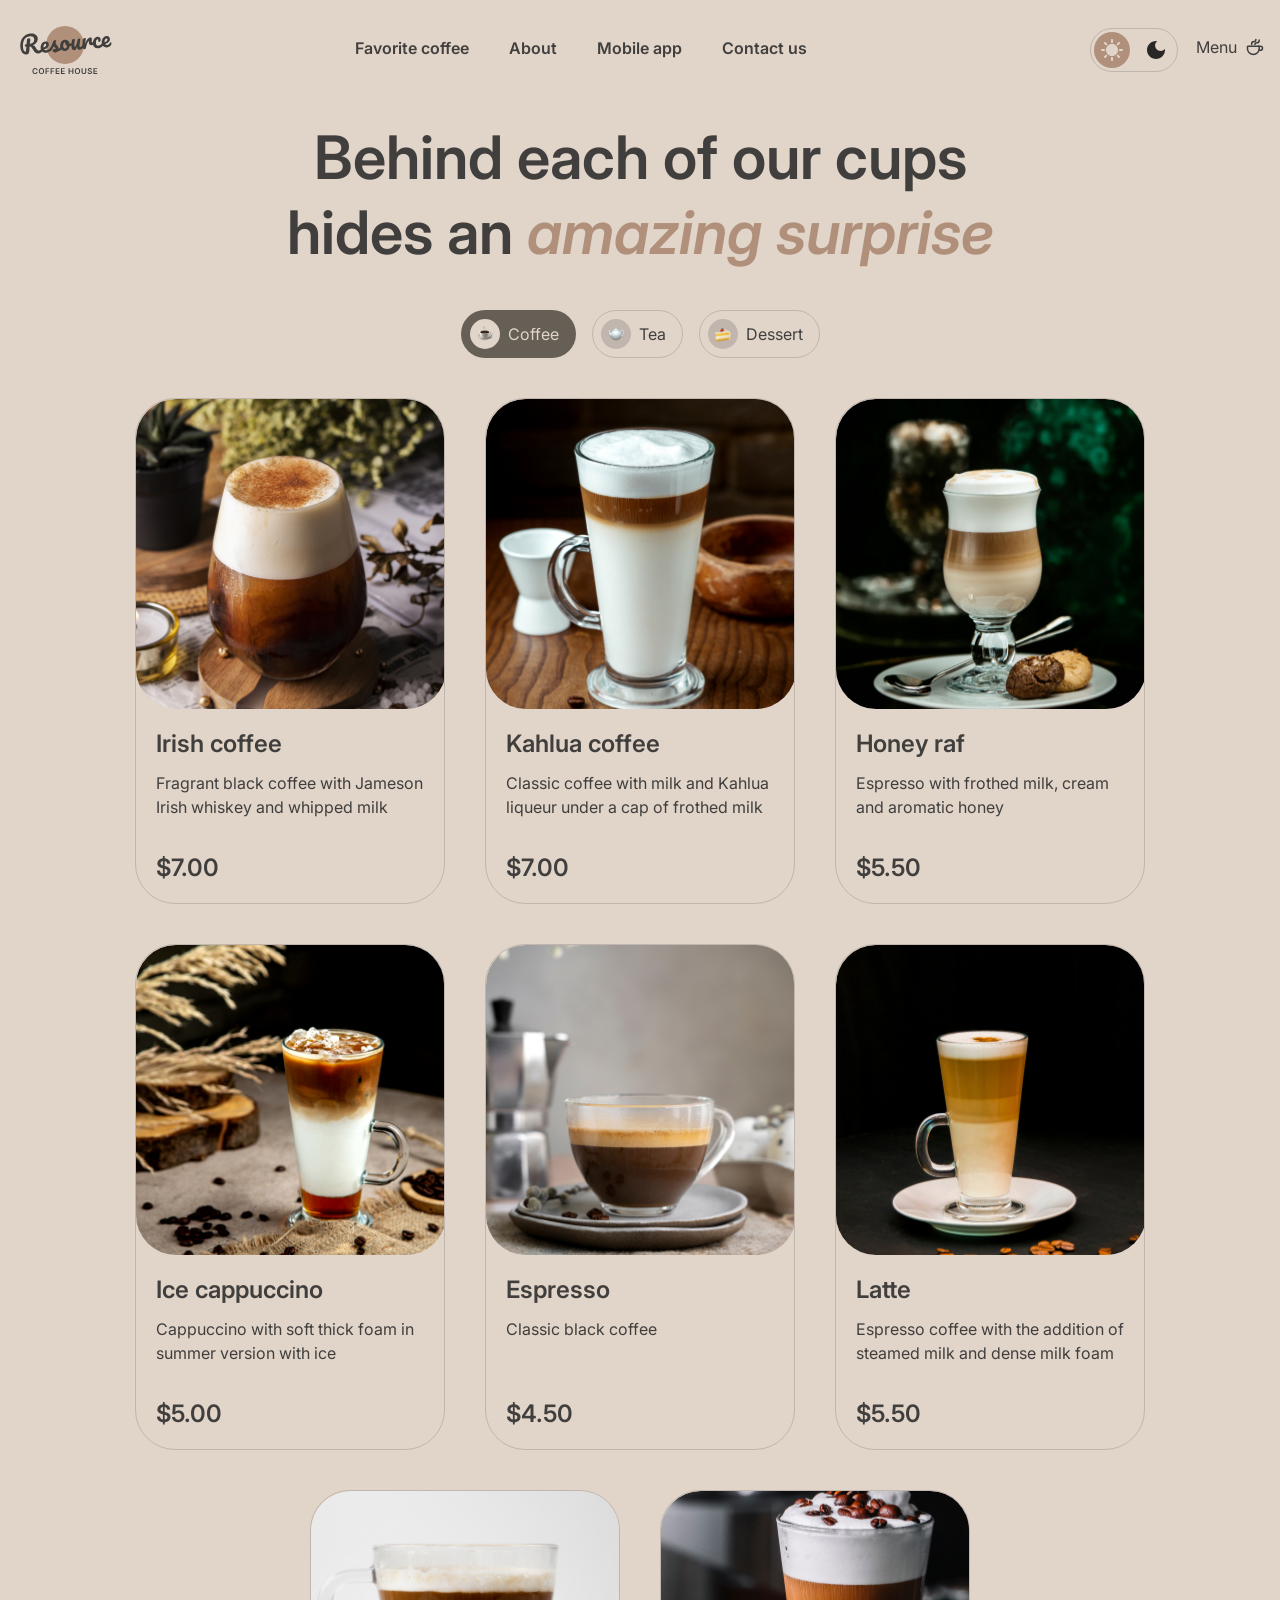
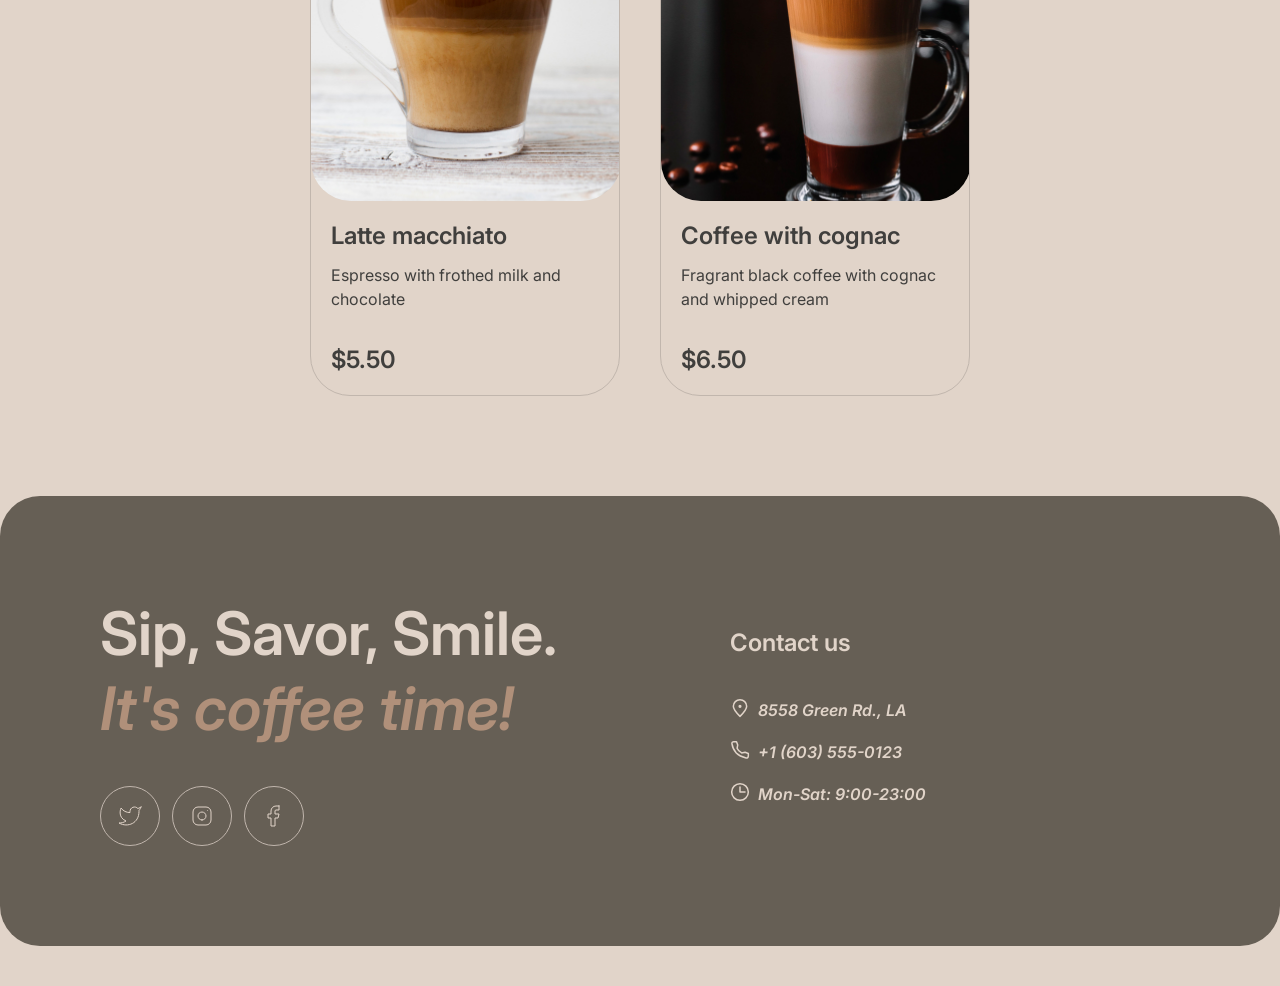
==== commit 84b986b1: "add: dynamic catalog" ====
--- a/menu.html
+++ b/menu.html
@@ -184,147 +184,12 @@
                 <span class="menu__filter-icon"
                   ><img src="assets/menu-filter/desert.png" alt="desert"
                 /></span>
-                <span>Desert</span>
+                <span>Dessert</span>
               </button>
             </div>
 
             <div class="menu__cards">
-              <article class="menu-card">
-                <div class="menu-card__image">
-                  <img
-                    src="assets/menu-items/coffee-1.jpg"
-                    alt="Irish coffee"
-                  />
-                </div>
-
-                <div class="menu-card__content">
-                  <h2 class="menu-card__title">Irish coffee</h2>
-                  <p class="menu-card__description">
-                    Fragrant black coffee with Jameson Irish whiskey and whipped
-                    milk
-                  </p>
-                  <p class="menu-card__price">$7.00</p>
-                </div>
-              </article>
-
-              <article class="menu-card">
-                <div class="menu-card__image">
-                  <img
-                    src="assets/menu-items/coffee-2.jpg"
-                    alt="Kahlua coffee"
-                    aria-hidden="true"
-                  />
-                </div>
-
-                <div class="menu-card__content">
-                  <h2 class="menu-card__title">Kahlua coffee</h2>
-                  <p class="menu-card__description">
-                    Classic coffee with Kahlua liqueur and whipped cream
-                  </p>
-                  <p class="menu-card__price">$7.00</p>
-                </div>
-              </article>
-              <article class="menu-card">
-                <div class="menu-card__image">
-                  <img
-                    src="assets/menu-items/coffee-3.jpg"
-                    alt="Honey raf"
-                    aria-hidden="true"
-                  />
-                </div>
-
-                <div class="menu-card__content">
-                  <h2 class="menu-card__title">Honey raf</h2>
-                  <p class="menu-card__description">
-                    Espresso with frothed milk, cream and aromatic honey
-                  </p>
-                  <p class="menu-card__price">$5.50</p>
-                </div>
-              </article>
-              <article class="menu-card">
-                <div class="menu-card__image">
-                  <img
-                    src="assets/menu-items/coffee-4.jpg"
-                    alt="Ice cappuccino"
-                    aria-hidden="true"
-                  />
-                </div>
-
-                <div class="menu-card__content">
-                  <h2 class="menu-card__title">Ice cappuccino</h2>
-                  <p class="menu-card__description">
-                    Cappuccino with soft thick foam in summer version with ice
-                  </p>
-                  <p class="menu-card__price">$5.00</p>
-                </div>
-              </article>
-              <article class="menu-card">
-                <div class="menu-card__image">
-                  <img
-                    src="assets/menu-items/coffee-5.jpg"
-                    alt="Espresso"
-                    aria-hidden="true"
-                  />
-                </div>
-
-                <div class="menu-card__content">
-                  <h2 class="menu-card__title">Espresso</h2>
-                  <p class="menu-card__description">Classic black coffee</p>
-                  <p class="menu-card__price">$4.50</p>
-                </div>
-              </article>
-              <article class="menu-card">
-                <div class="menu-card__image">
-                  <img
-                    src="assets/menu-items/coffee-6.jpg"
-                    alt="Latte"
-                    aria-hidden="true"
-                  />
-                </div>
-
-                <div class="menu-card__content">
-                  <h2 class="menu-card__title"></h2>
-                  <p class="menu-card__description">
-                    Espresso coffee with the addition of steamed milk and dense
-                    milk foam
-                  </p>
-                  <p class="menu-card__price">$5.50</p>
-                </div>
-              </article>
-              <article class="menu-card">
-                <div class="menu-card__image">
-                  <img
-                    src="assets/menu-items/coffee-7.jpg"
-                    alt="Latte macchiato"
-                    aria-hidden="true"
-                  />
-                </div>
-
-                <div class="menu-card__content">
-                  <h2 class="menu-card__title">Latte macchiato</h2>
-                  <p class="menu-card__description">
-                    Espresso with frothed milk and chocolate
-                  </p>
-                  <p class="menu-card__price">$5.50</p>
-                </div>
-              </article>
-              <article class="menu-card">
-                <div class="menu-card__image">
-                  <img
-                    src="assets/menu-items/coffee-8.jpg"
-                    alt="Coffee with cognac"
-                    aria-hidden="true"
-                  />
-                </div>
-
-                <div class="menu-card__content">
-                  <h2 class="menu-card__title">Coffee with cognac</h2>
-                  <p class="menu-card__description">
-                    Fragrant black coffee with cognac and whipped cream
-                  </p>
-                  <p class="menu-card__price">$6.50</p>
-                </div>
-              </article>
+
             </div>
             <button class="menu__reload">
               <svg
@@ -511,6 +376,7 @@
         </div>
       </footer>
     </div>
+    <script src="js/products.js"></script>
     <script src="js/script.js"></script>
   </body>
 </html>
